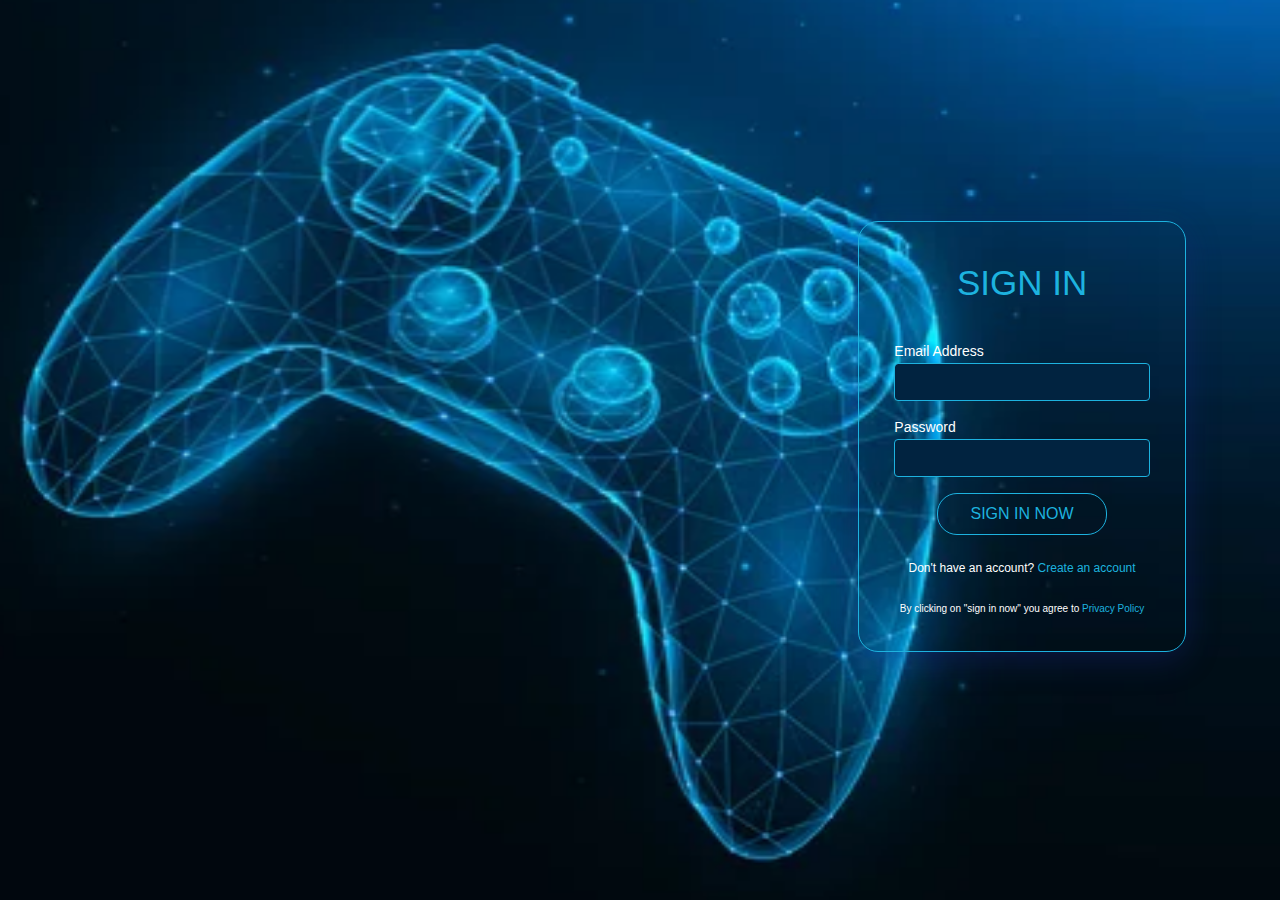
==== index.html @ ad99d093 "login page done" ====
<!DOCTYPE html>
<html lang="en">
<head>
    <meta charset="UTF-8">
    <meta http-equiv="X-UA-Compatible" content="IE=edge">
    <meta name="viewport" content="width=device-width, initial-scale=1.0">
    <link rel="stylesheet" href="https://cdn.jsdelivr.net/npm/bootstrap@4.3.1/dist/css/bootstrap.min.css" integrity="sha384-ggOyR0iXCbMQv3Xipma34MD+dH/1fQ784/j6cY/iJTQUOhcWr7x9JvoRxT2MZw1T" crossorigin="anonymous">
    <link rel="stylesheet" href="style.css"/>
    <title>Game Over - SignUp Page</title>
</head>
<body>
    <div  class="row h-100 d-flex align-items-center">
        <div class="col-4"></div>
        <div class="col-4"></div>

        <div id="signIn" class="col-3">
            <form>
                <p class="signin text-center"> SIGN IN </p>
                <div class="email pt-3">
                    <p>Email Address</p>
                    <input class="input form form-control" type="email">
                </div>
                <div class="password pt-3">
                    <p>Password</p>
                    <input class="input form form-control" type="password">
                </div>
                <div class="row justify-content-center mt-3"><button class="btn">SIGN IN NOW</button></div>
                <div class="signup text-center mt-4">
                    Don't have an account? <a class="link" href="">Create an account</a>
                </div>
                <div class="privacy text-center mt-4">
                    By clicking on "sign in now" you agree to <a class="link" href="">Privacy Policy</a>
                </div>
                </form>
            </div>
        </div>
</body>
</html>
---- style.css ----
body {
    background-image: url(bgconsole.png);
    background-repeat: no-repeat;
    background-attachment: fixed;
    background-size: cover;
    height: 97vh;
}

.signin{
    color: rgba(29, 178, 223, 1);
    font-weight: 1px;
    font-size: 35px;
}

#signIn{
    border: 1px solid rgba(29, 178, 223, 1);
    border-radius: 20px;
    padding: 35px;
    /* background: rgba( 255, 255, 255, 0.1 ); */
    box-shadow: 0 8px 32px 0 rgba( 31, 38, 135, 0.37 );
}

form {
    color: white;
    font-weight: lighter;
}
.input{
    background-color: rgba(1, 35, 64, 1);
    border-color: rgba(29, 178, 223, 1);
    margin-top: -15px;
}

p{
    font-size: 14px;
}
.btn{
    color: rgba(29, 178, 223, 1);
    border: 1px solid rgba(29, 178, 223, 1);
    border-radius: 20px;
    width: 170px;
    padding: 8px;
}
.btn:hover{
    background-color: rgba(29, 178, 223, 1);
    color: rgba(1, 35, 64, 1);
}
.signup{
    font-size: 12px;
}

.privacy{
    font-size: 10px;
}
.link{
    color: rgba(29, 178, 223, 1);
    text-decoration: none;
}
.link:hover{
    color: rgba(29, 178, 223, 1);
    text-decoration: underline;
}
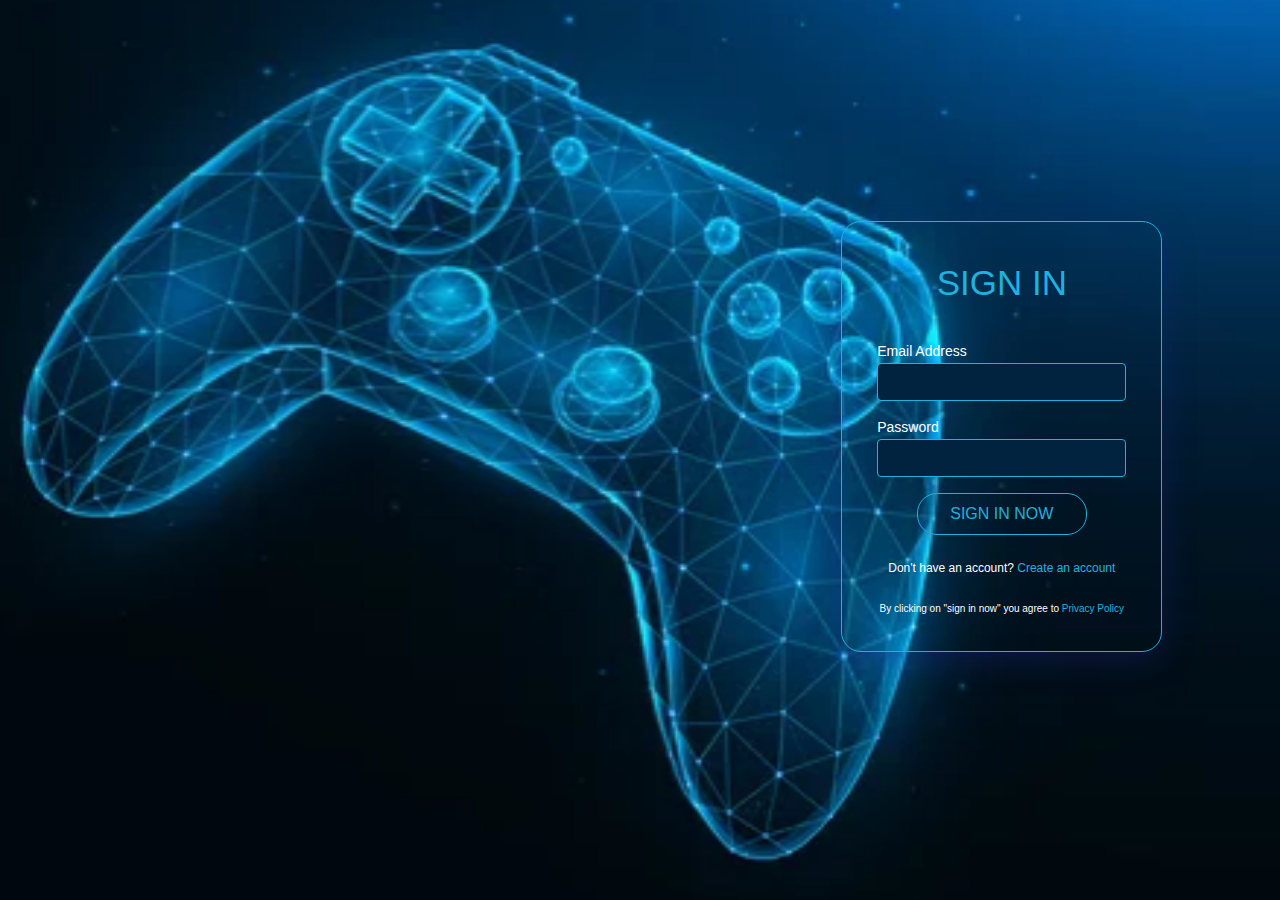
==== commit 23fb00dc: "navbar and sidebar done working on the table" ====
--- a/index.html
+++ b/index.html
@@ -6,7 +6,7 @@
     <meta name="viewport" content="width=device-width, initial-scale=1.0">
     <link rel="stylesheet" href="https://cdn.jsdelivr.net/npm/bootstrap@4.3.1/dist/css/bootstrap.min.css" integrity="sha384-ggOyR0iXCbMQv3Xipma34MD+dH/1fQ784/j6cY/iJTQUOhcWr7x9JvoRxT2MZw1T" crossorigin="anonymous">
     <link rel="stylesheet" href="style.css"/>
-    <title>Game Over - SignUp Page</title>
+    <title>Origin Game - SignIn</title>
 </head>
 <body>
     <div  class="row h-100 d-flex align-items-center">
@@ -26,7 +26,7 @@
                 </div>
                 <div class="row justify-content-center mt-3"><button class="btn">SIGN IN NOW</button></div>
                 <div class="signup text-center mt-4">
-                    Don't have an account? <a class="link" href="">Create an account</a>
+                    Don't have an account? <a class="link" href="signup.html">Create an account</a>
                 </div>
                 <div class="privacy text-center mt-4">
                     By clicking on "sign in now" you agree to <a class="link" href="">Privacy Policy</a>
--- a/style.css
+++ b/style.css
@@ -4,58 +4,66 @@
     background-attachment: fixed;
     background-size: cover;
     height: 97vh;
+    width: 98vw;
 }
 
-.signin{
+.signin {
     color: rgba(29, 178, 223, 1);
     font-weight: 1px;
     font-size: 35px;
 }
 
-#signIn{
+#signIn {
     border: 1px solid rgba(29, 178, 223, 1);
     border-radius: 20px;
     padding: 35px;
     /* background: rgba( 255, 255, 255, 0.1 ); */
-    box-shadow: 0 8px 32px 0 rgba( 31, 38, 135, 0.37 );
+    box-shadow: 0 8px 32px 0 rgba(31, 38, 135, 0.37);
 }
 
 form {
     color: white;
     font-weight: lighter;
 }
-.input{
+
+.input {
     background-color: rgba(1, 35, 64, 1);
     border-color: rgba(29, 178, 223, 1);
     margin-top: -15px;
 }
 
-p{
+p {
     font-size: 14px;
 }
-.btn{
+
+.btn {
     color: rgba(29, 178, 223, 1);
     border: 1px solid rgba(29, 178, 223, 1);
     border-radius: 20px;
     width: 170px;
     padding: 8px;
 }
-.btn:hover{
+
+.btn:hover {
     background-color: rgba(29, 178, 223, 1);
     color: rgba(1, 35, 64, 1);
 }
-.signup{
+
+.signup {
     font-size: 12px;
 }
 
-.privacy{
+.privacy {
     font-size: 10px;
 }
-.link{
+
+.link {
     color: rgba(29, 178, 223, 1);
     text-decoration: none;
 }
-.link:hover{
+
+.link:hover {
     color: rgba(29, 178, 223, 1);
     text-decoration: underline;
-}+}
+
